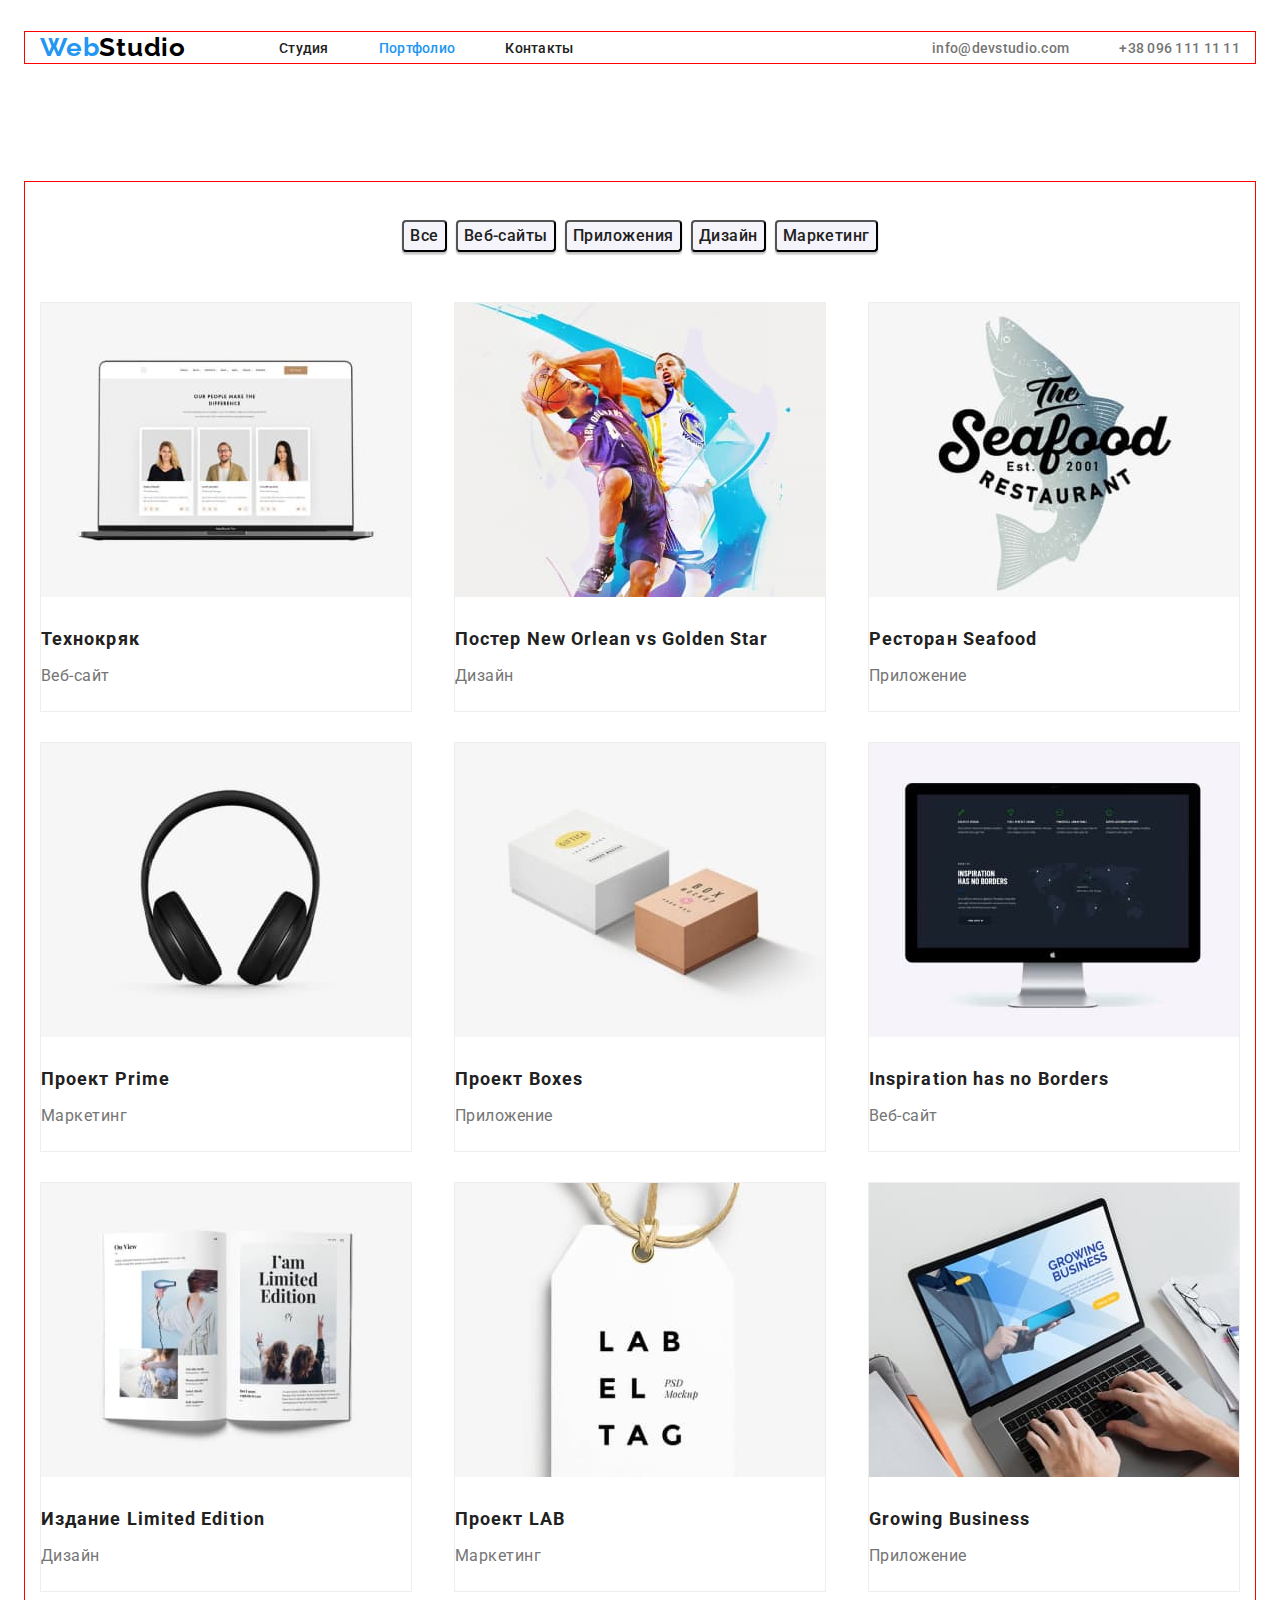
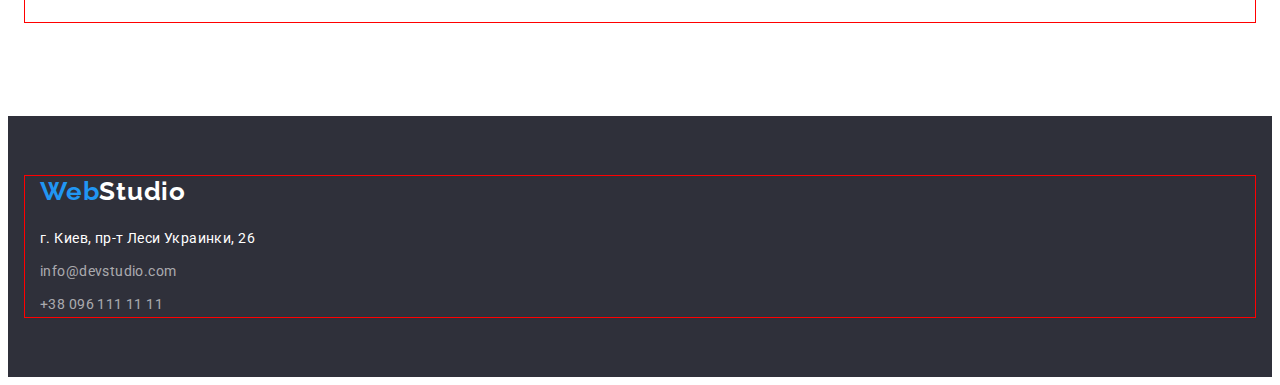
==== portfolio.html @ 905d323e "17.04.2022" ====
<!DOCTYPE html>
<html lang="ru">

<head>
    <meta charset="UTF-8">
    <meta http-equiv="X-UA-Compatible" content="IE=edge">
    <meta name="viewport" content="width=device-width, initial-scale=1.0">
    <title>portfolio</title>
    <link rel="stylesheet" href="https://cdnjs.cloudflare.com/ajax/libs/modern-normalize/1.1.0/modern-normalize.min.css"
    integrity="sha512-wpPYUAdjBVSE4KJnH1VR1HeZfpl1ub8YT/NKx4PuQ5NmX2tKuGu6U/JRp5y+Y8XG2tV+wKQpNHVUX03MfMFn9Q=="
    crossorigin="anonymous" referrerpolicy="no-referrer" 
    />
    <link rel="preconnect" href="https://fonts.googleapis.com">
    <link rel="preconnect" href="https://fonts.gstatic.com" crossorigin>
    <link
        href="https://fonts.googleapis.com/css2?family=Montserrat:wght@400;700&family=Raleway:wght@700&family=Roboto:wght@400;500;700;900&display=swap"
        rel="stylesheet">
    <link rel="stylesheet" href="../css/styles.css">
    
    <body>
        <header class="header">
            <div class="container">
                <a class="header-logo link" lang="en" href=""><span class="header-logo-second link" >Web</span>Studio</a>
                <nav class="header-navgation">
                    <ul class='first-header-list list'>
                        <li class="header-item"><a class="header-link-second link" href="./index.html">Студия</a></li>
                        <li class="header-item"><a class="header-link-first link" href=".">Портфолио</a></li>
                        <li class="header-item"><a class="header-link-second link" href="">Контакты</a></li>
                    </ul>
                </nav>
                    <ul class='second-header-list list'>
                        <li><a class="header-mail link" href="mailto:info@devstudio.com">info@devstudio.com</a></li>
                        <li><a class="header-tel link" href="tel:+380961111111">+38 096 111 11 11</a></li>
                    </ul>
            </div>
        </header>
    <main class="portfolio-main">
        <section class="portfolio-section">
            <div class="container">
                <h1 class="visually-hidden">Портфолио</h1>
                <ul class="portfolio-first-list list">
                    <li class="portfolio-first-list-item"><button class="portfolio-first-list-button">Все</button></li>
                    <li class="portfolio-first-list-item"><button class="portfolio-first-list-button">Веб-сайты</button></li>
                    <li class="portfolio-first-list-item"><button class="portfolio-first-list-button">Приложения</button></li>
                    <li class="portfolio-first-list-item"><button class="portfolio-first-list-button">Дизайн</button></li>
                    <li class="portfolio-first-list-item"><button class="portfolio-first-list-button">Маркетинг</button></li>
                </ul>   
                <ul class="portfolio-second-main-list list">
                    <li class="portfolio-second-main-list-group"><a href=""><img src="img/img1-0.jpg" alt="Технокряк" width="370"></a>
                        <h3 class="portfolio-list-text-first">Технокряк</h3>
                        <p class="portfolio-list-text-second">Веб-сайт</p>
                    </li>
                    <li class="portfolio-second-main-list-group"><a href=""><img src="img/img1-1.jpg" alt="Постер New Orlean vs Golden Star" width="370"></a>
                        <h3 class="portfolio-list-text-first">Постер New Orlean vs Golden Star</h3>
                        <p class="portfolio-list-text-second">Дизайн</p>
                    </li>
                    <li class="portfolio-second-main-list-group"><a href=""><img src="img/img1-2.jpg" alt="Ресторан Seafood" width="370"></a>
                        <h3 class="portfolio-list-text-first">Ресторан Seafood</h3>
                        <p class="portfolio-list-text-second">Приложение</p>
                    </li>
                    <li class="portfolio-second-main-list-group"><a href=""><img src="img/img1-3.jpg" alt="Проект Prime" width="370"></a>
                        <h3 class="portfolio-list-text-first">Проект Prime</h3>
                        <p class="portfolio-list-text-second">Маркетинг</p>
                    </li>
                    <li class="portfolio-second-main-list-group"><a href=""><img src="img/img1-4.jpg" alt="PПроект Boxes" width="370"></a>
                        <h3 class="portfolio-list-text-first">Проект Boxes</h3>
                        <p class="portfolio-list-text-second">Приложение</p>
                    </li>
                    <li class="portfolio-second-main-list-group"><a href=""><img src="img/img1-5.jpg" alt="Inspiration has no Borders" width="370"></a>
                        <h3 class="portfolio-list-text-first">Inspiration has no Borders</h3>
                        <p class="portfolio-list-text-second">Веб-сайт</p>
                    </li>
                    <li class="portfolio-second-main-list-group"><a href=""><img src="img/img1-6.jpg" alt="Издание Limited Edition" width="370"></a>
                        <h3 class="portfolio-list-text-first">Издание Limited Edition</h3>
                        <p class="portfolio-list-text-second">Дизайн</p>
                    </li>
                    <li class="portfolio-second-main-list-group"><a href=""><img src="img/img1-7.jpg" alt="Проект LAB" width="370"></a>
                        <h3 class="portfolio-list-text-first">Проект LAB</h3>
                        <p class="portfolio-list-text-second">Маркетинг</p>
                    </li>
                    <li class="portfolio-second-main-list-group"><a href=""><img src="img/img1-8.jpg" alt="Growing Business" width="370"></a>
                        <h3 class="portfolio-list-text-first">Growing Business</h3>
                        <p class="portfolio-list-text-second">Приложение</p>
                    </li>
                </ul>
            </div>
        </section>
    </main>
    <footer class="footer">
        <div class="container">
            <a class="footer-logo link" lang="en" href=""><span class="footer-logo-second link">Web</span>Studio</a>
            <address class="footer-address">г. Киев, пр-т Леси Украинки, 26</address>
                <ul class="footer-list list">
                    <li class="footer-mail-item"><a class="footer-mail-link link" href="mailto:info@devstudio.com">info@devstudio.com</a></li>
                    <li class="footer-tel-item"><a class="footer-tel-link link" href="tel:+380961111111">+38 096 111 11 11</a></li>
                </ul>
        </div>
    </footer>
</body>

</html>
---- css/styles.css ----
:root {
    --header-color-first: #757575;
    --header-color-second: #2196F3;
    --header-color-third: #212121;
    --title-color-first: #757575;
    --title-color-second: #FFFFFF;
    --main-btn-color: #2196F3;
    --main-btn-title-color: #FFFFFF;
    --main-title-color-first: #212121;
    --main-title-color-second: #757575;
}

body {
    font-family: roboto, Tahoma, sans-serif;
}
p,
h1,
h2,
h3,
h4,
h5,
h6 {
    margin: 0;
}
ul,
ol {
    padding-left: 0;
    margin: 0;
}
button {
    cursor: pointer;
}

.link {
    text-decoration: none;
}

.list {
    list-style: none;
}
.container {
    width: 1200px;
    padding-left: 15px;
    padding-right: 15px;
    margin: 0 auto;
    outline: 1px solid red;
}

/* ---------------------------header------------------------------- */
.header {
    background: #FFFFFF;
    padding-top: 24px;
    padding-bottom: 25px;
}

.header-logo {
    font-family:'Raleway',Tahoma, sans-serif;
    font-weight: 700;
    font-size: 26px;
    line-height: 1.19;
    letter-spacing: 0.03em;
    color:#000000;
    margin-right: 93px;
   }

.header-logo-second {
    font-family:'Raleway',Tahoma, sans-serif;
    font-weight: 700;
    font-size: 26px;
    line-height: 1.19;
    letter-spacing: 0.03em;
    color:var(--header-color-second)
}
.first-header-list {
    display: flex;
}

.second-header-list {
    display: flex;
    margin-left: auto;
}

.header .container {
    display: flex;
    align-items: center;
}

.header-link-first {
    font-weight: 500;
    font-size: 14px;
    line-height: 1.14;
    letter-spacing: 0.02em;
    color: var(--header-color-second)
}

.header-link-second {
    font-weight: 500;
    font-size: 14px;
    line-height: 1.14;
    letter-spacing: 0.02em;
    color: var(--header-color-third)
}
.header-item:not(:last-child) {
margin-right: 50px;
}

.header-link-second:hover {
    color: var(--header-color-second)
}

.header-link-second:focus {
    color: var(--header-color-second)
}


.header-mail {
    font-weight: 500;
    font-size: 14px;
    line-height: 1.14;
    letter-spacing: 0.02em;
    color: var(--header-color-first)
}
.header-mail:hover {
    color:var(--header-color-second)
}
.header-mail:focus {
    color:var(--header-color-second)
}
.header-tel {
    font-weight: 500;
    font-size: 14px;
    line-height: 1.14;
    letter-spacing: 0.02em;
    color: var(--header-color-first);
    margin-left: 50px;
}
.header-tel:hover {
    color: var(--header-color-second)
}

.header-tel:focus {
    color: var(--header-color-second)
}
/* ---------------------------main------------------------------- */

.first-main-title {
    font-weight: 900;
    font-size: 44px;
    line-height: 1.36;
    text-align: center;
    letter-spacing: 0.06em;
    color: var(--title-color-second);
    padding-top: 200px;
    margin-bottom: 30px;
  }

.first-main-section {
    background-color: #2F303A;;
}
.first-main-section .container{
    text-align: center;
}
.first-main-button {
    background-color: var(--main-btn-color);
    font-weight: 700;
    font-size: 16px;
    line-height: 1.88;   
    text-align: center;
    letter-spacing: 0.06em;
    color: var(--main-btn-title-color);
    margin-bottom: 200px;
    padding: 10px, 32px;
    box-shadow: 0px 4px 4px rgba(0, 0, 0, 0.15);
    border-radius: 4px;
}

.first-main-button:hover {
    background-color: #188CE8;
}
.second-main-section{
    padding-top: 94px;
}
.second-main-list {
    display: flex;
    justify-content: space-between;
}
 
.second-main-list-title {
    font-weight: 700;
    font-size: 14px;
    line-height: 1.14;
    letter-spacing: 0.03em;
    color: var(--main-title-color-first);
}

.second-main-list-text {
    font-size: 14px;
    line-height: 1.71;
    letter-spacing: 0.03em;
    color: var(--main-title-color-second);
    padding-top: 10px;
    max-width: 270px;
}
.third-main-section {
    padding-top: 94px;
    margin-bottom: 94px;
}
.third-main-list{
    display: flex;
    justify-content: space-between;
}

.third-main-title {
    font-weight: 700;
    font-size: 36px;
    line-height: 1.16;
    text-align: center;
    letter-spacing: 0.03em;
    color: var(--main-title-color-first);
    margin-bottom: 50px;
}
.fourth-main-section {
    background: #F5F4FA;

}

.fourth-main-title {
    font-weight: 700;
    font-size: 36px;
    line-height: 1.16;
    text-align: center;
    letter-spacing: 0.03em;
    color: var(--main-title-color-first);
    padding-top: 94px;
    margin-bottom: 50px;
}
.fourth-main-list {
    display: flex;
    justify-content: space-between;
    
}
.fourth-main-list-title {
    font-weight: 500;
    font-size: 16px;
    line-height: 1.18;
    text-align: center;
    letter-spacing: 0.03em;
    color: var(--main-title-color-first);
    padding-top: 30px;
}

.fourth-main-list-text {
    font-size: 16px;
    line-height: 1.18;
    letter-spacing: 0.03em;
    text-align: center;
    color: var(--main-title-color-second);
    padding-top: 10px;
    margin-bottom: 30px;
}
/* ---------------------------footer------------------------------- */
.footer {
    background-color: #2F303A;
    padding-top: 60px;
    padding-bottom: 60px;
}
.footer-logo {
    font-family:'Raleway', Tahoma, sans-serif;
    font-weight: 700;
    font-size: 26px;
    line-height: 1.19;
    letter-spacing: 0.03em;
    color:var(--title-color-second);
}
.footer-logo-second {
    font-family:'Raleway', Tahoma, sans-serif;
    font-weight: 700;
    font-size: 26px;
    line-height: 1.19;
    letter-spacing: 0.03em;
    color:var(--header-color-second)
}
.footer-address {
    font-style: normal;
    font-size: 14px;
    line-height: 1.71;
    letter-spacing: 0.03em;
    color:var(--title-color-second);
    padding-top: 20px;
    margin-bottom: 9px;
}

.footer-mail-link {
    font-size: 14px;
    line-height: 1.71;
    letter-spacing: 0.03em;
    color: rgba(255, 255, 255, 0.6);
    margin-bottom: 9px;
}
.footer-mail-item{
    margin-bottom: 9px;
}
.footer-mail-link:hover {
    color: var(--title-color-second);
}
.footer-mail-link:focus {
    color: var(--title-color-second);
}
.footer-tel-link {
    font-size: 14px;
    line-height: 1.71;
    letter-spacing: 0.03em;
    color: rgba(255, 255, 255, 0.6);
}
.footer-tel-link:hover {
    color: var(--title-color-second);
}

.footer-tel-link:focus {
    color: var(--title-color-second);
}
/* ---------------------------portfolio------------------------------- */
.portfolio-section {
    padding-top: 94px;
    padding-bottom: 94px;
}
.portfolio-first-list {
    padding-bottom: 50px;
}
.portfolio-first-list {
    display: flex;
    justify-content: center;
}
.portfolio-first-list-item:not(:last-child) {
    margin-right: 9px;
}
.portfolio-first-list-button {
    font-family: roboto, Tahoma, sans-serif;
    background-color: #F5F4FA;;
    font-weight: 500;
    font-size: 16px;
    line-height: 1.62;
    text-align: center;
    letter-spacing: 0.03em;
    color: #212121;
    padding: 6px, 22px;
    box-shadow: 0px 3px 1px rgba(0, 0, 0, 0.1),
    0px 1px 2px rgba(0, 0, 0, 0.08),
    0px 2px 2px rgba(0, 0, 0, 0.12);
    border-radius: 4px;
}
.portfolio-first-list-button:hover {
    background-color:var(--main-btn-color);
    color: var(--main-btn-title-color);
}
.portfolio-first-list-button:focus {
    background-color: var(--main-btn-color);
    color: var(--main-btn-title-color);
}

.portfolio-second-main-list{
    display: flex;
    flex-wrap: wrap;
    justify-content: space-between;
}
.portfolio-second-main-list-group{
  margin-bottom: 30px;
  border: 1px solid #EEEEEE;
}

.portfolio-list-text-first {
    font-weight: 700;
    font-size: 18px;
    line-height: 2;
    letter-spacing: 0.06em;
    color: var(--main-title-color-first);
    padding-top: 20px;
}

.portfolio-list-text-second {
    font-size: 16px;
    line-height: 1.88;
    letter-spacing: 0.03em;
    color: var(--main-title-color-second);
    padding-top: 4px;
    margin-bottom: 20px;
}

.portfolio-second-main-list-group {
    background: #FFFFFF;
}
.visually-hidden {
    visibility: hidden;
}
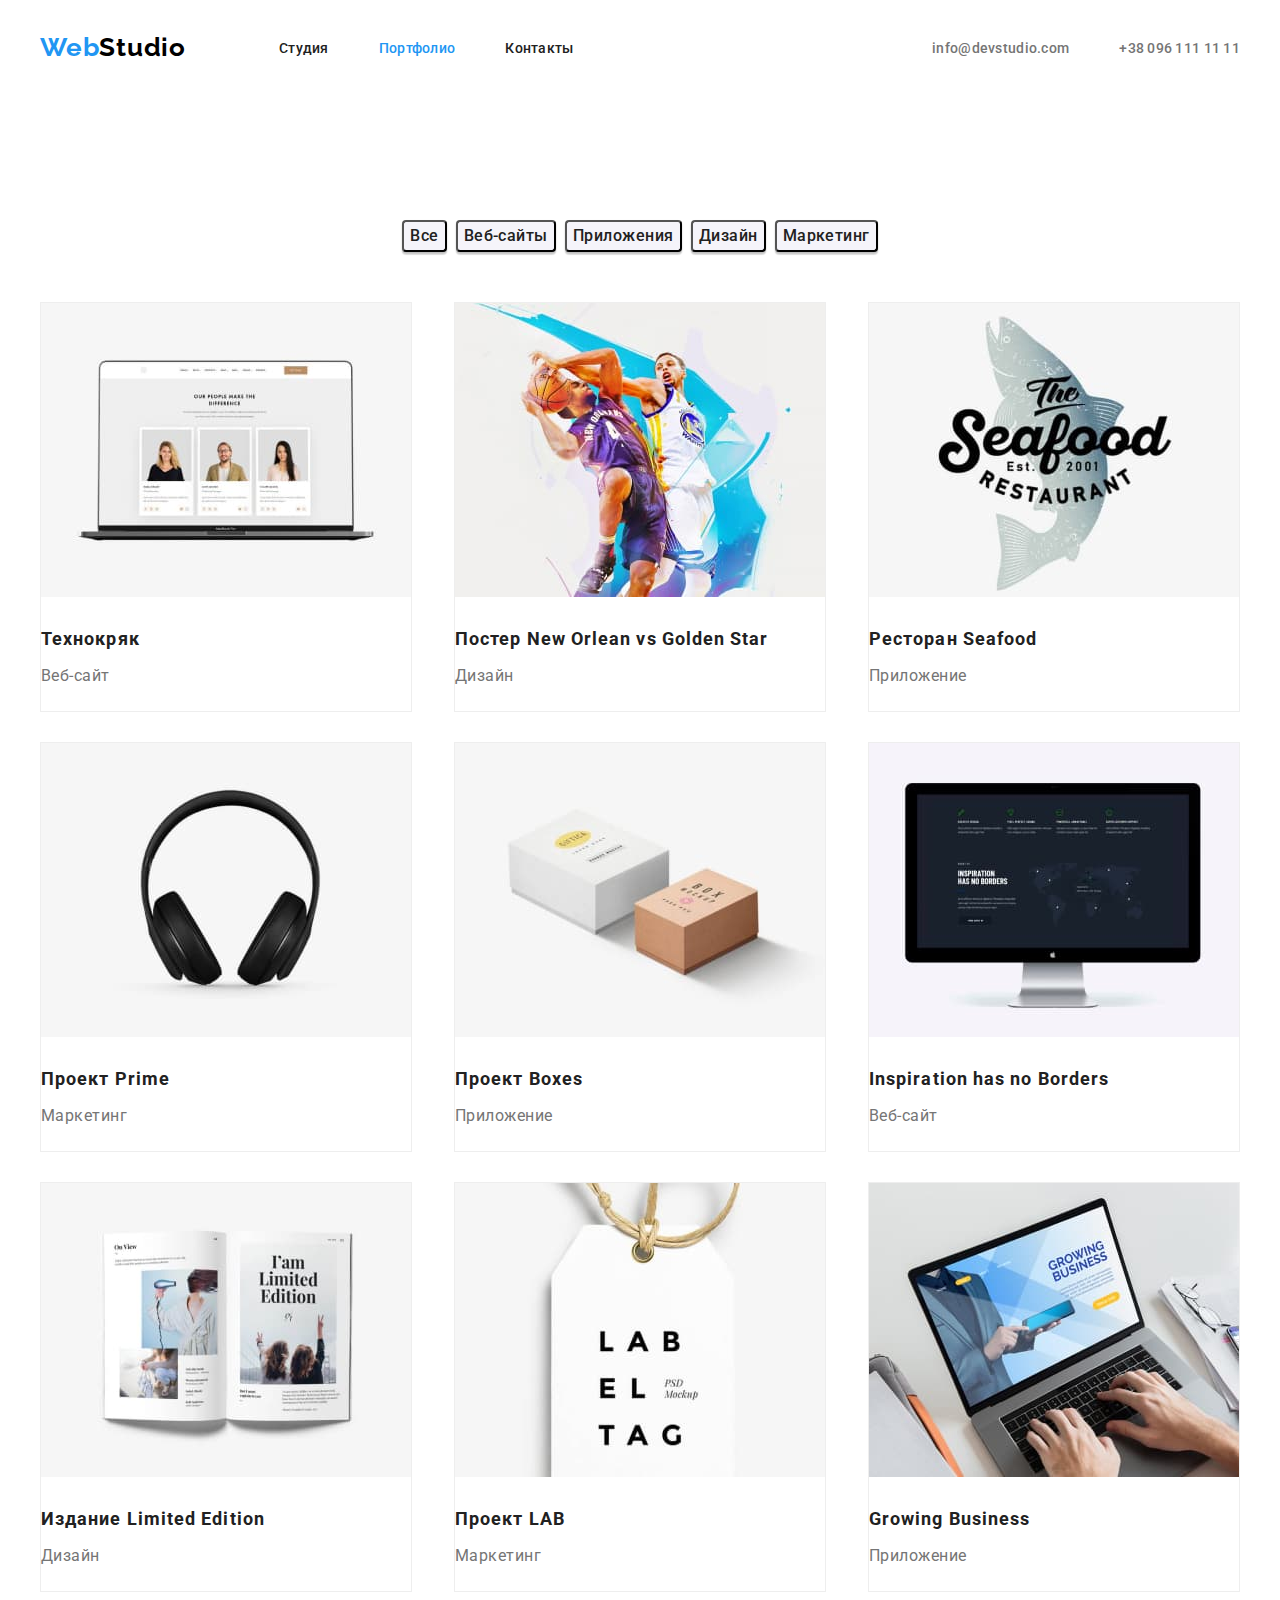
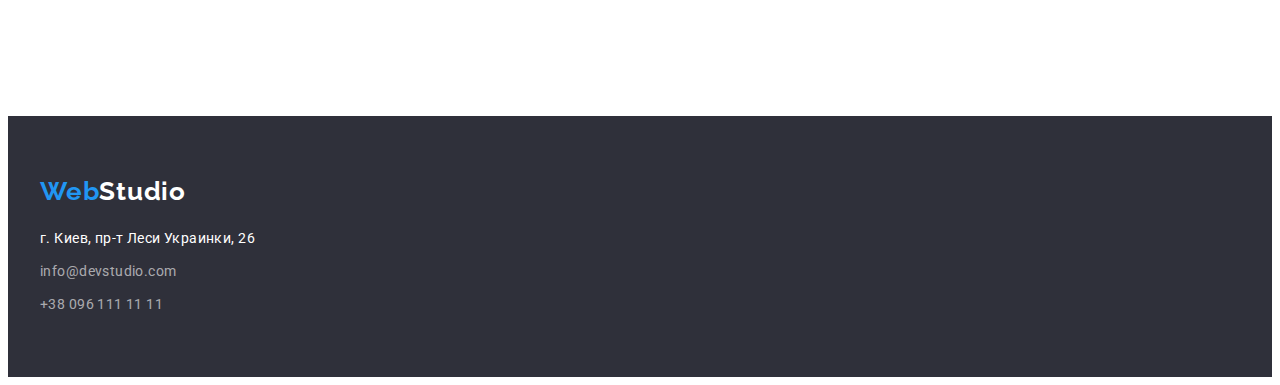
==== commit 1070c11d: "17.042022-11-59." ====
--- a/portfolio.html
+++ b/portfolio.html
@@ -15,7 +15,7 @@
     <link
         href="https://fonts.googleapis.com/css2?family=Montserrat:wght@400;700&family=Raleway:wght@700&family=Roboto:wght@400;500;700;900&display=swap"
         rel="stylesheet">
-    <link rel="stylesheet" href="../css/styles.css">
+    <link rel="stylesheet" href="./css/styles.css">
     
     <body>
         <header class="header">
--- a/css/styles.css
+++ b/css/styles.css
@@ -43,7 +43,7 @@
     padding-left: 15px;
     padding-right: 15px;
     margin: 0 auto;
-    outline: 1px solid red;
+    /* outline: 1px solid red; */
 }
 
 /* ---------------------------header------------------------------- */
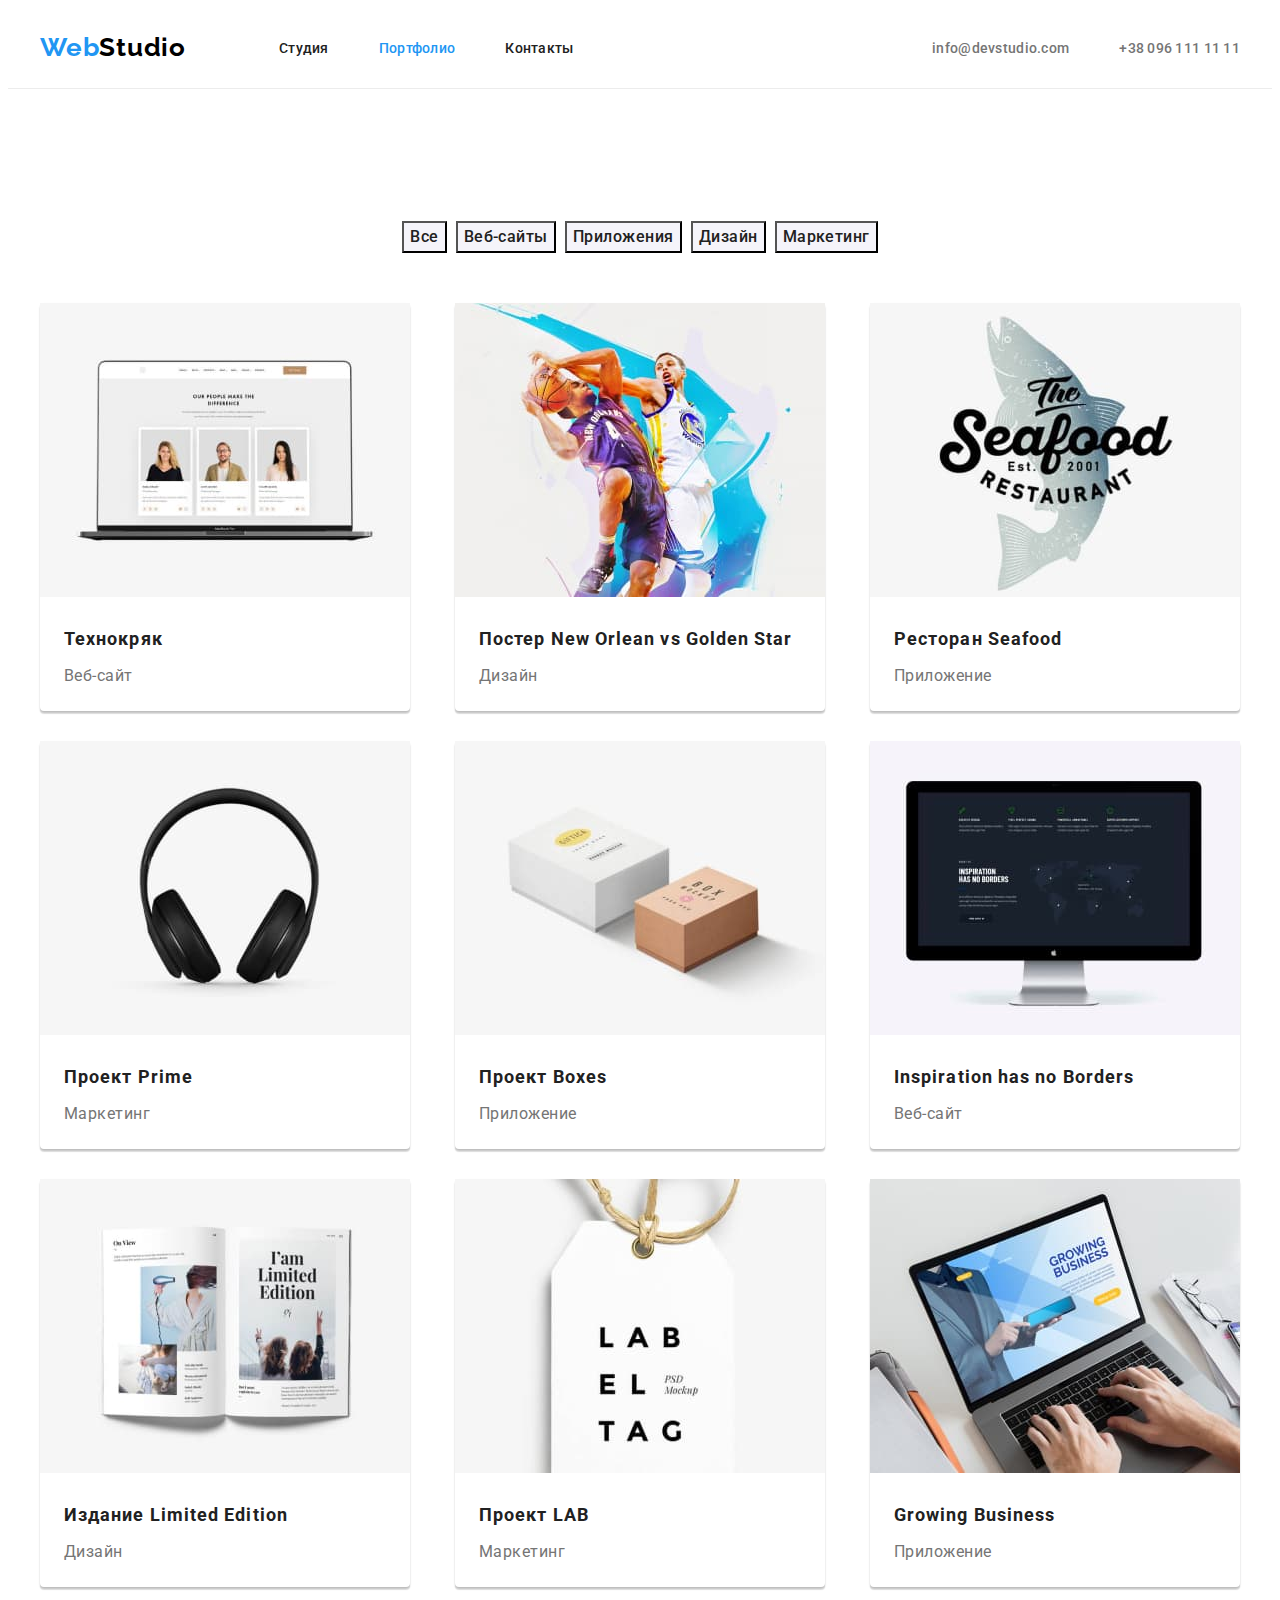
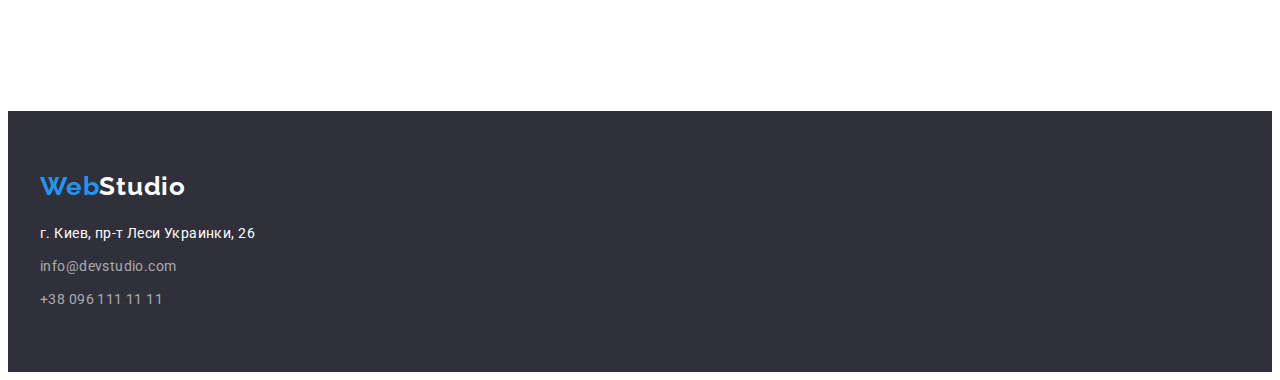
==== commit 281f3fd2: "17.04.22 16-28" ====
--- a/portfolio.html
+++ b/portfolio.html
@@ -35,7 +35,7 @@
             </div>
         </header>
     <main class="portfolio-main">
-        <section class="portfolio-section">
+        <section class="portfolio-section section">
             <div class="container">
                 <h1 class="visually-hidden">Портфолио</h1>
                 <ul class="portfolio-first-list list">
--- a/css/styles.css
+++ b/css/styles.css
@@ -43,7 +43,10 @@
     padding-left: 15px;
     padding-right: 15px;
     margin: 0 auto;
-    /* outline: 1px solid red; */
+   }
+.section {
+padding-top: 94px;
+padding-bottom: 94px;
 }
 
 /* ---------------------------header------------------------------- */
@@ -51,6 +54,7 @@
     background: #FFFFFF;
     padding-top: 24px;
     padding-bottom: 25px;
+    border-bottom: 1px solid #ECECEC;
 }
 
 .header-logo {
@@ -177,9 +181,7 @@
 .first-main-button:hover {
     background-color: #188CE8;
 }
-.second-main-section{
-    padding-top: 94px;
-}
+
 .second-main-list {
     display: flex;
     justify-content: space-between;
@@ -201,10 +203,7 @@
     padding-top: 10px;
     max-width: 270px;
 }
-.third-main-section {
-    padding-top: 94px;
-    margin-bottom: 94px;
-}
+
 .third-main-list{
     display: flex;
     justify-content: space-between;
@@ -234,10 +233,18 @@
     padding-top: 94px;
     margin-bottom: 50px;
 }
+
 .fourth-main-list {
     display: flex;
-    justify-content: space-between;
-    
+    justify-content: space-between
+}
+
+.fourth-main-list-block {
+    background: #FFFFFF;
+    box-shadow: 0px 1px 3px rgba(0, 0, 0, 0.12),
+    0px 1px 1px rgba(0, 0, 0, 0.14),
+    0px 2px 1px rgba(0, 0, 0, 0.2);
+    border-radius: 0px 0px 4px 4px;
 }
 .fourth-main-list-title {
     font-weight: 500;
@@ -344,28 +351,27 @@
     letter-spacing: 0.03em;
     color: #212121;
     padding: 6px, 22px;
+}
+.portfolio-first-list-button:hover {
+    background-color:var(--main-btn-color);
+    color: var(--main-btn-title-color);
+}
+.portfolio-first-list-button:focus {
+    background-color: var(--main-btn-color);
+    color: var(--main-btn-title-color);
+}
+
+.portfolio-second-main-list{
+    display: flex;
+    flex-wrap: wrap;
+    justify-content: space-between;
+}
+.portfolio-second-main-list-group{
+    margin-bottom: 30px;
     box-shadow: 0px 3px 1px rgba(0, 0, 0, 0.1),
     0px 1px 2px rgba(0, 0, 0, 0.08),
     0px 2px 2px rgba(0, 0, 0, 0.12);
     border-radius: 4px;
-}
-.portfolio-first-list-button:hover {
-    background-color:var(--main-btn-color);
-    color: var(--main-btn-title-color);
-}
-.portfolio-first-list-button:focus {
-    background-color: var(--main-btn-color);
-    color: var(--main-btn-title-color);
-}
-
-.portfolio-second-main-list{
-    display: flex;
-    flex-wrap: wrap;
-    justify-content: space-between;
-}
-.portfolio-second-main-list-group{
-  margin-bottom: 30px;
-  border: 1px solid #EEEEEE;
 }
 
 .portfolio-list-text-first {
@@ -375,6 +381,7 @@
     letter-spacing: 0.06em;
     color: var(--main-title-color-first);
     padding-top: 20px;
+    margin-left: 24px;
 }
 
 .portfolio-list-text-second {
@@ -384,6 +391,7 @@
     color: var(--main-title-color-second);
     padding-top: 4px;
     margin-bottom: 20px;
+    margin-left: 24px;
 }
 
 .portfolio-second-main-list-group {
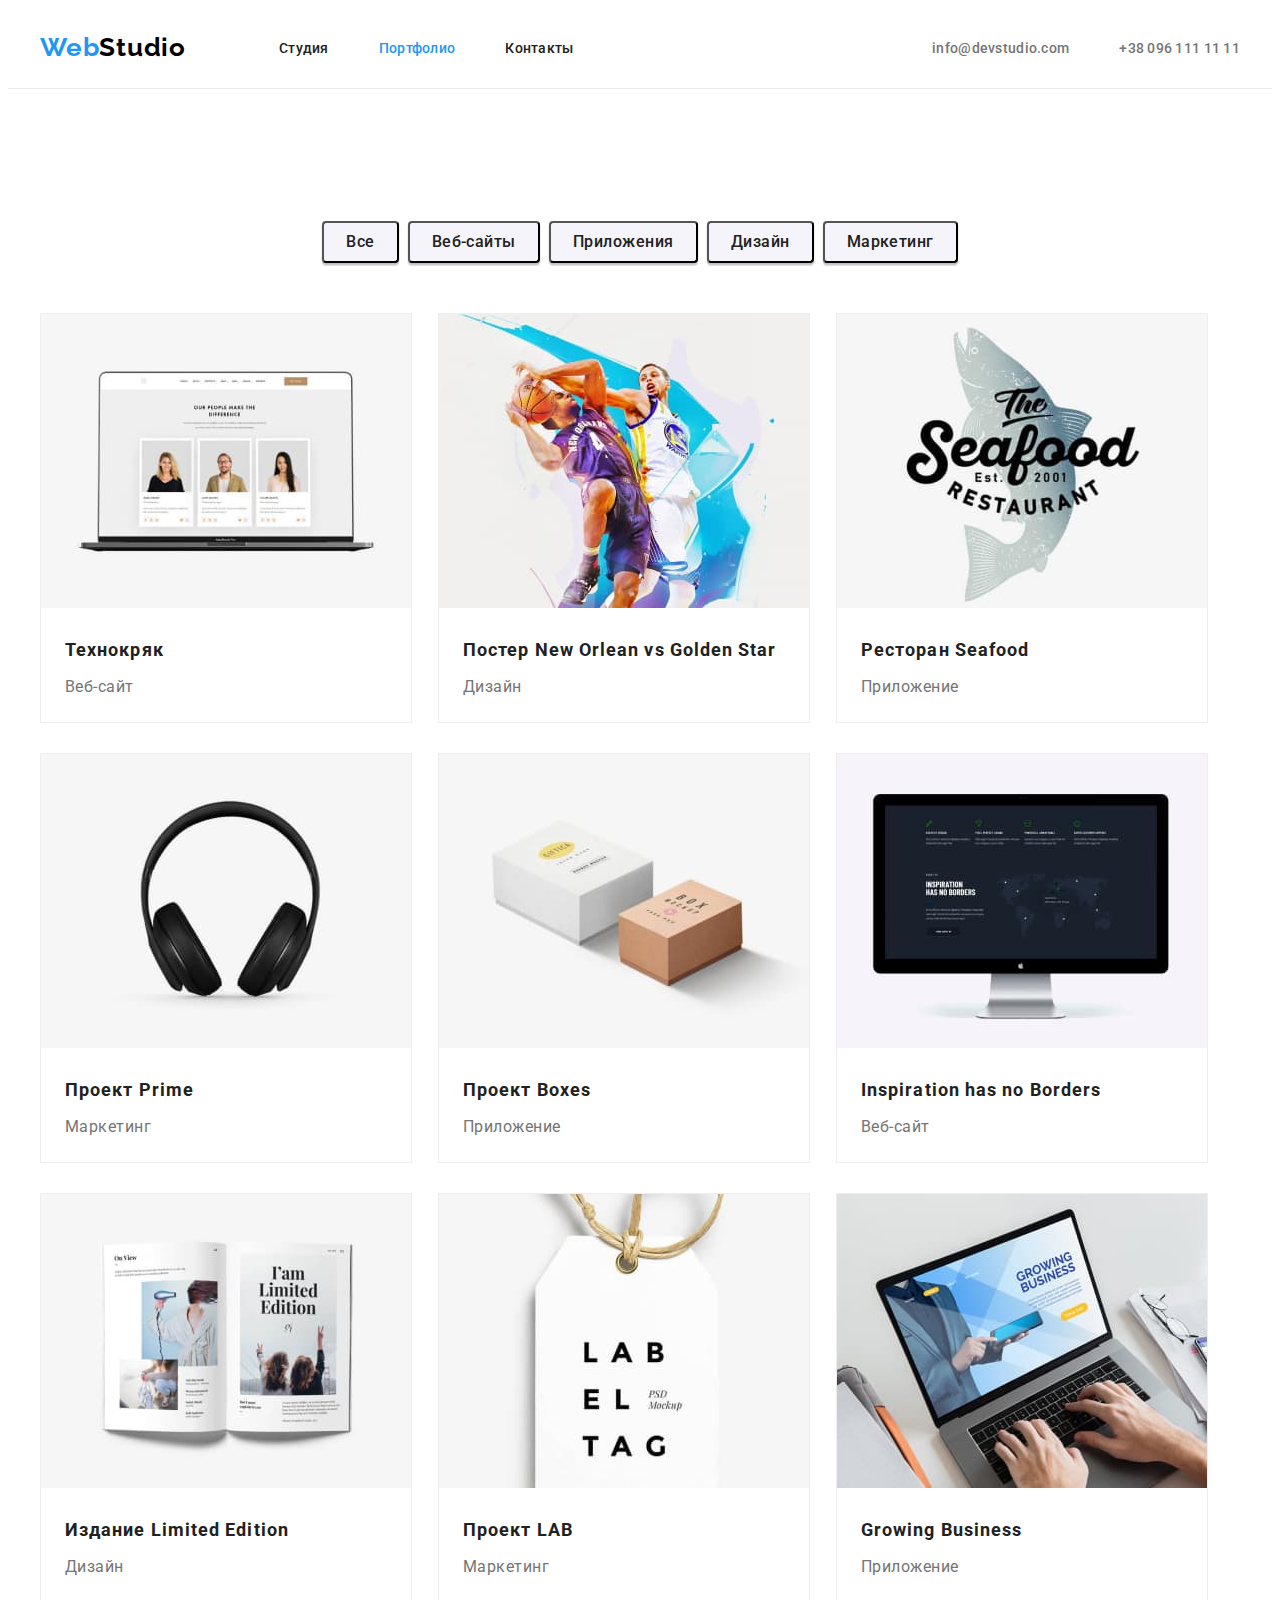
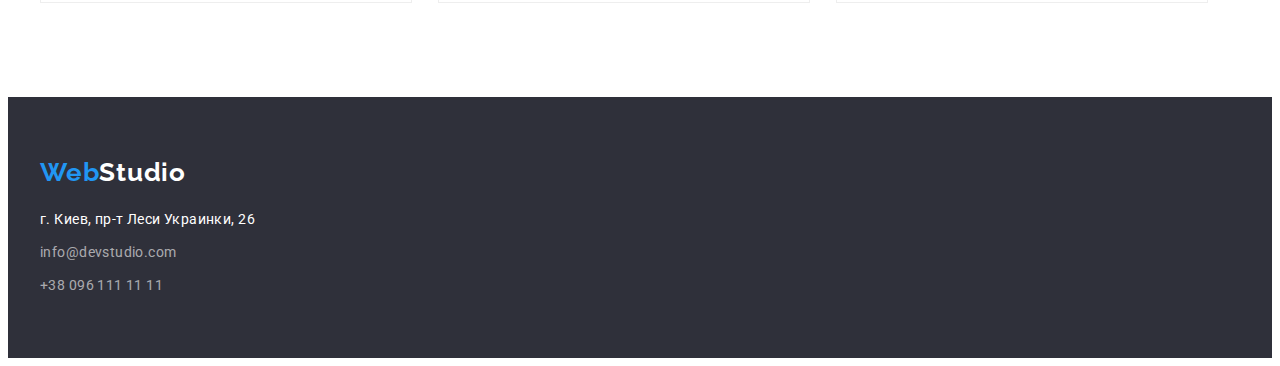
==== commit 1804e458: "18.04.22" ====
--- a/portfolio.html
+++ b/portfolio.html
@@ -35,7 +35,7 @@
             </div>
         </header>
     <main class="portfolio-main">
-        <section class="portfolio-section section">
+        <section class="portfolio-section">
             <div class="container">
                 <h1 class="visually-hidden">Портфолио</h1>
                 <ul class="portfolio-first-list list">
--- a/css/styles.css
+++ b/css/styles.css
@@ -43,11 +43,8 @@
     padding-left: 15px;
     padding-right: 15px;
     margin: 0 auto;
-   }
-.section {
-padding-top: 94px;
-padding-bottom: 94px;
-}
+}
+
 
 /* ---------------------------header------------------------------- */
 .header {
@@ -104,6 +101,7 @@
     letter-spacing: 0.02em;
     color: var(--header-color-third)
 }
+
 .header-item:not(:last-child) {
 margin-right: 50px;
 }
@@ -154,11 +152,12 @@
     text-align: center;
     letter-spacing: 0.06em;
     color: var(--title-color-second);
+    margin-bottom: 30px;
+}
+
+.first-main-section {
     padding-top: 200px;
-    margin-bottom: 30px;
-  }
-
-.first-main-section {
+    padding-bottom: 200px;
     background-color: #2F303A;;
 }
 .first-main-section .container{
@@ -172,8 +171,7 @@
     text-align: center;
     letter-spacing: 0.06em;
     color: var(--main-btn-title-color);
-    margin-bottom: 200px;
-    padding: 10px, 32px;
+    padding: 10px 32px;
     box-shadow: 0px 4px 4px rgba(0, 0, 0, 0.15);
     border-radius: 4px;
 }
@@ -181,6 +179,10 @@
 .first-main-button:hover {
     background-color: #188CE8;
 }
+.second-main-section{
+    padding-top: 94px;
+    padding-bottom: 94px;
+}
 
 .second-main-list {
     display: flex;
@@ -193,6 +195,7 @@
     line-height: 1.14;
     letter-spacing: 0.03em;
     color: var(--main-title-color-first);
+    margin-bottom: 10px;
 }
 
 .second-main-list-text {
@@ -200,13 +203,18 @@
     line-height: 1.71;
     letter-spacing: 0.03em;
     color: var(--main-title-color-second);
-    padding-top: 10px;
     max-width: 270px;
 }
 
+.third-main-section{
+padding-bottom: 94px;
+}
 .third-main-list{
     display: flex;
-    justify-content: space-between;
+    }
+
+.third-main-list:not(:last-child) {
+    margin-right: 30px;
 }
 
 .third-main-title {
@@ -220,6 +228,7 @@
 }
 .fourth-main-section {
     background: #F5F4FA;
+    padding-bottom: 94px;
 
 }
 
@@ -246,6 +255,10 @@
     0px 2px 1px rgba(0, 0, 0, 0.2);
     border-radius: 0px 0px 4px 4px;
 }
+.fourth-main-list-tt{
+    padding-top: 30px;
+    padding-bottom: 30px;
+}
 .fourth-main-list-title {
     font-weight: 500;
     font-size: 16px;
@@ -253,7 +266,8 @@
     text-align: center;
     letter-spacing: 0.03em;
     color: var(--main-title-color-first);
-    padding-top: 30px;
+    margin-bottom: 10px;
+    
 }
 
 .fourth-main-list-text {
@@ -261,9 +275,7 @@
     line-height: 1.18;
     letter-spacing: 0.03em;
     text-align: center;
-    color: var(--main-title-color-second);
-    padding-top: 10px;
-    margin-bottom: 30px;
+    color: var(--main-title-color-second)
 }
 /* ---------------------------footer------------------------------- */
 .footer {
@@ -277,8 +289,9 @@
     font-size: 26px;
     line-height: 1.19;
     letter-spacing: 0.03em;
-    color:var(--title-color-second);
-}
+    color:var(--title-color-second)
+}
+
 .footer-logo-second {
     font-family:'Raleway', Tahoma, sans-serif;
     font-weight: 700;
@@ -293,7 +306,7 @@
     line-height: 1.71;
     letter-spacing: 0.03em;
     color:var(--title-color-second);
-    padding-top: 20px;
+    margin-top: 20px;
     margin-bottom: 9px;
 }
 
@@ -308,70 +321,85 @@
     margin-bottom: 9px;
 }
 .footer-mail-link:hover {
-    color: var(--title-color-second);
+    color: var(--title-color-second)
 }
 .footer-mail-link:focus {
-    color: var(--title-color-second);
+    color: var(--title-color-second)
 }
 .footer-tel-link {
     font-size: 14px;
     line-height: 1.71;
     letter-spacing: 0.03em;
-    color: rgba(255, 255, 255, 0.6);
+    color: rgba(255, 255, 255, 0.6)
 }
 .footer-tel-link:hover {
-    color: var(--title-color-second);
+    color: var(--title-color-second)
 }
 
 .footer-tel-link:focus {
-    color: var(--title-color-second);
+    color: var(--title-color-second)
 }
 /* ---------------------------portfolio------------------------------- */
 .portfolio-section {
     padding-top: 94px;
     padding-bottom: 94px;
 }
+
 .portfolio-first-list {
-    padding-bottom: 50px;
+    margin-bottom: 50px;
 }
 .portfolio-first-list {
     display: flex;
     justify-content: center;
 }
+
 .portfolio-first-list-item:not(:last-child) {
     margin-right: 9px;
 }
+
 .portfolio-first-list-button {
     font-family: roboto, Tahoma, sans-serif;
-    background-color: #F5F4FA;;
+    background-color: #F5F4FA;
     font-weight: 500;
     font-size: 16px;
     line-height: 1.62;
     text-align: center;
     letter-spacing: 0.03em;
     color: #212121;
-    padding: 6px, 22px;
-}
-.portfolio-first-list-button:hover {
-    background-color:var(--main-btn-color);
-    color: var(--main-btn-title-color);
-}
-.portfolio-first-list-button:focus {
-    background-color: var(--main-btn-color);
-    color: var(--main-btn-title-color);
-}
-
-.portfolio-second-main-list{
-    display: flex;
-    flex-wrap: wrap;
-    justify-content: space-between;
-}
-.portfolio-second-main-list-group{
-    margin-bottom: 30px;
+    padding: 6px 22px; 
     box-shadow: 0px 3px 1px rgba(0, 0, 0, 0.1),
     0px 1px 2px rgba(0, 0, 0, 0.08),
     0px 2px 2px rgba(0, 0, 0, 0.12);
     border-radius: 4px;
+}
+
+.portfolio-first-list-button:hover {
+    background-color:var(--main-btn-color);
+    color: var(--main-btn-title-color);
+}
+
+.portfolio-first-list-button:focus {
+    background-color: var(--main-btn-color);
+    color: var(--main-btn-title-color);
+}
+
+.portfolio-second-main-list{
+    display: flex;
+    flex-wrap: wrap
+}
+
+.portfolio-second-main-list-group:not(:nth-last-child(-n+3)){
+    margin-bottom: 30px;
+}
+
+.portfolio-second-main-list-group:not(:nth-last-child(3n+1)){
+    margin-right: 26px;
+}
+
+.portfolio-second-main-list-group {
+    background: #FFFFFF;
+    border: 1px solid #EEEEEE;
+    box-sizing: border-box;
 }
 
 .portfolio-list-text-first {
@@ -397,6 +425,7 @@
 .portfolio-second-main-list-group {
     background: #FFFFFF;
 }
+
 .visually-hidden {
     visibility: hidden;
 }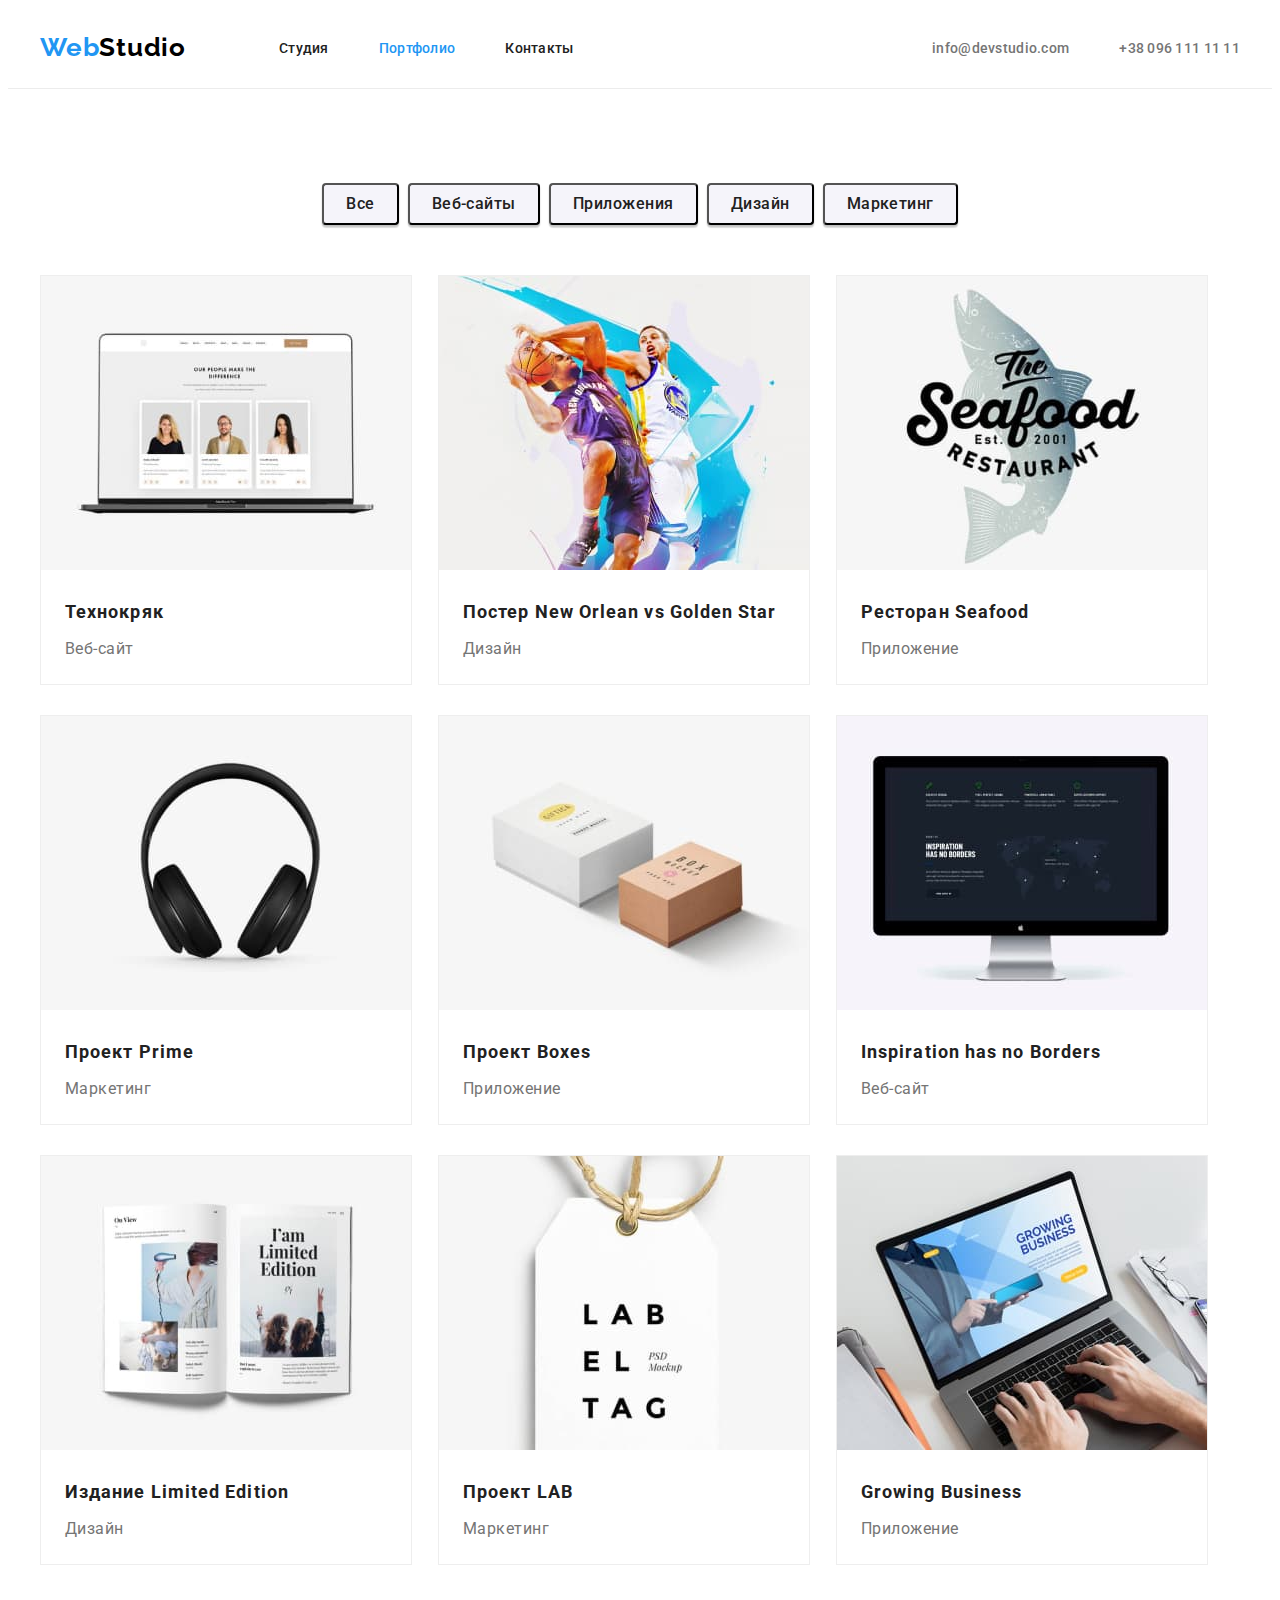
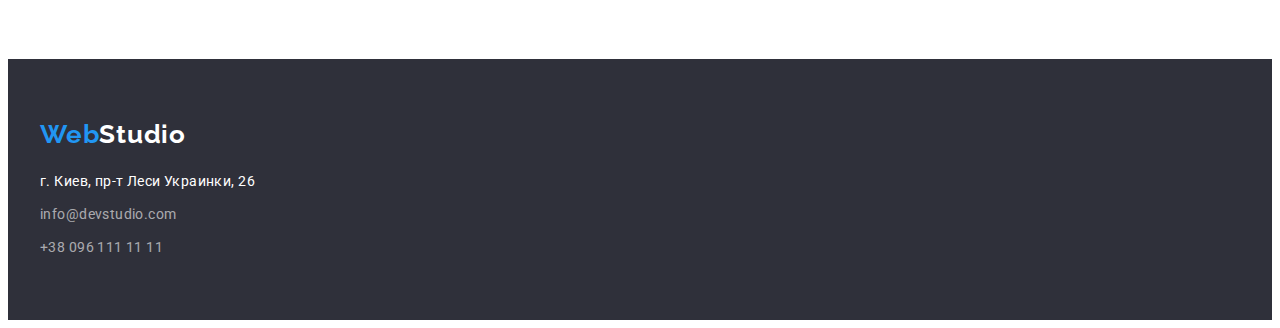
==== commit 63805ff6: "19.04.22" ====
--- a/portfolio.html
+++ b/portfolio.html
@@ -47,40 +47,58 @@
                 </ul>   
                 <ul class="portfolio-second-main-list list">
                     <li class="portfolio-second-main-list-group"><a href=""><img src="img/img1-0.jpg" alt="Технокряк" width="370"></a>
-                        <h3 class="portfolio-list-text-first">Технокряк</h3>
-                        <p class="portfolio-list-text-second">Веб-сайт</p>
+                        <div class="portfolio-second-main-list-tt">
+                            <h3 class="portfolio-list-text-first">Технокряк</h3>
+                            <p class="portfolio-list-text-second">Веб-сайт</p>
+                        </div>
                     </li>
                     <li class="portfolio-second-main-list-group"><a href=""><img src="img/img1-1.jpg" alt="Постер New Orlean vs Golden Star" width="370"></a>
-                        <h3 class="portfolio-list-text-first">Постер New Orlean vs Golden Star</h3>
-                        <p class="portfolio-list-text-second">Дизайн</p>
+                        <div class="portfolio-second-main-list-tt">
+                            <h3 class="portfolio-list-text-first">Постер New Orlean vs Golden Star</h3>
+                            <p class="portfolio-list-text-second">Дизайн</p>
+                        </div>
                     </li>
                     <li class="portfolio-second-main-list-group"><a href=""><img src="img/img1-2.jpg" alt="Ресторан Seafood" width="370"></a>
-                        <h3 class="portfolio-list-text-first">Ресторан Seafood</h3>
-                        <p class="portfolio-list-text-second">Приложение</p>
+                        <div class="portfolio-second-main-list-tt">
+                            <h3 class="portfolio-list-text-first">Ресторан Seafood</h3>
+                            <p class="portfolio-list-text-second">Приложение</p>
+                        </div>
                     </li>
                     <li class="portfolio-second-main-list-group"><a href=""><img src="img/img1-3.jpg" alt="Проект Prime" width="370"></a>
-                        <h3 class="portfolio-list-text-first">Проект Prime</h3>
-                        <p class="portfolio-list-text-second">Маркетинг</p>
+                        <div class="portfolio-second-main-list-tt">
+                            <h3 class="portfolio-list-text-first">Проект Prime</h3>
+                            <p class="portfolio-list-text-second">Маркетинг</p>
+                        </div>
                     </li>
                     <li class="portfolio-second-main-list-group"><a href=""><img src="img/img1-4.jpg" alt="PПроект Boxes" width="370"></a>
-                        <h3 class="portfolio-list-text-first">Проект Boxes</h3>
-                        <p class="portfolio-list-text-second">Приложение</p>
+                        <div class="portfolio-second-main-list-tt">
+                            <h3 class="portfolio-list-text-first">Проект Boxes</h3>
+                            <p class="portfolio-list-text-second">Приложение</p>
+                        </div>
                     </li>
                     <li class="portfolio-second-main-list-group"><a href=""><img src="img/img1-5.jpg" alt="Inspiration has no Borders" width="370"></a>
-                        <h3 class="portfolio-list-text-first">Inspiration has no Borders</h3>
-                        <p class="portfolio-list-text-second">Веб-сайт</p>
+                        <div class="portfolio-second-main-list-tt">
+                            <h3 class="portfolio-list-text-first">Inspiration has no Borders</h3>
+                            <p class="portfolio-list-text-second">Веб-сайт</p>
+                        </div>
                     </li>
                     <li class="portfolio-second-main-list-group"><a href=""><img src="img/img1-6.jpg" alt="Издание Limited Edition" width="370"></a>
-                        <h3 class="portfolio-list-text-first">Издание Limited Edition</h3>
-                        <p class="portfolio-list-text-second">Дизайн</p>
+                        <div class="portfolio-second-main-list-tt">
+                            <h3 class="portfolio-list-text-first">Издание Limited Edition</h3>
+                            <p class="portfolio-list-text-second">Дизайн</p>
+                        </div>
                     </li>
                     <li class="portfolio-second-main-list-group"><a href=""><img src="img/img1-7.jpg" alt="Проект LAB" width="370"></a>
-                        <h3 class="portfolio-list-text-first">Проект LAB</h3>
-                        <p class="portfolio-list-text-second">Маркетинг</p>
+                        <div class="portfolio-second-main-list-tt">
+                            <h3 class="portfolio-list-text-first">Проект LAB</h3>
+                            <p class="portfolio-list-text-second">Маркетинг</p>
+                        </div>
                     </li>
                     <li class="portfolio-second-main-list-group"><a href=""><img src="img/img1-8.jpg" alt="Growing Business" width="370"></a>
-                        <h3 class="portfolio-list-text-first">Growing Business</h3>
-                        <p class="portfolio-list-text-second">Приложение</p>
+                        <div class="portfolio-second-main-list-tt">
+                            <h3 class="portfolio-list-text-first">Growing Business</h3>
+                            <p class="portfolio-list-text-second">Приложение</p>
+                        </div>
                     </li>
                 </ul>
             </div>
--- a/css/styles.css
+++ b/css/styles.css
@@ -213,7 +213,7 @@
     display: flex;
     }
 
-.third-main-list:not(:last-child) {
+.third-main-list-title:not(:last-child) {
     margin-right: 30px;
 }
 
@@ -228,6 +228,7 @@
 }
 .fourth-main-section {
     background: #F5F4FA;
+    padding-top: 94px;
     padding-bottom: 94px;
 
 }
@@ -239,22 +240,25 @@
     text-align: center;
     letter-spacing: 0.03em;
     color: var(--main-title-color-first);
-    padding-top: 94px;
-    margin-bottom: 50px;
+    margin-bottom: 50px
 }
 
 .fourth-main-list {
-    display: flex;
-    justify-content: space-between
+    display: flex
 }
 
 .fourth-main-list-block {
+    width: 270px;
     background: #FFFFFF;
     box-shadow: 0px 1px 3px rgba(0, 0, 0, 0.12),
     0px 1px 1px rgba(0, 0, 0, 0.14),
     0px 2px 1px rgba(0, 0, 0, 0.2);
     border-radius: 0px 0px 4px 4px;
 }
+.fourth-main-list-block:not(:last-child) {
+    margin-right: 30px;
+}
+
 .fourth-main-list-tt{
     padding-top: 30px;
     padding-bottom: 30px;
@@ -407,9 +411,7 @@
     font-size: 18px;
     line-height: 2;
     letter-spacing: 0.06em;
-    color: var(--main-title-color-first);
-    padding-top: 20px;
-    margin-left: 24px;
+    color: var(--main-title-color-first)
 }
 
 .portfolio-list-text-second {
@@ -418,8 +420,9 @@
     letter-spacing: 0.03em;
     color: var(--main-title-color-second);
     padding-top: 4px;
-    margin-bottom: 20px;
-    margin-left: 24px;
+}
+.portfolio-second-main-list-tt{
+    padding: 20px 24px
 }
 
 .portfolio-second-main-list-group {
@@ -427,5 +430,5 @@
 }
 
 .visually-hidden {
-    visibility: hidden;
+display: none;
 }